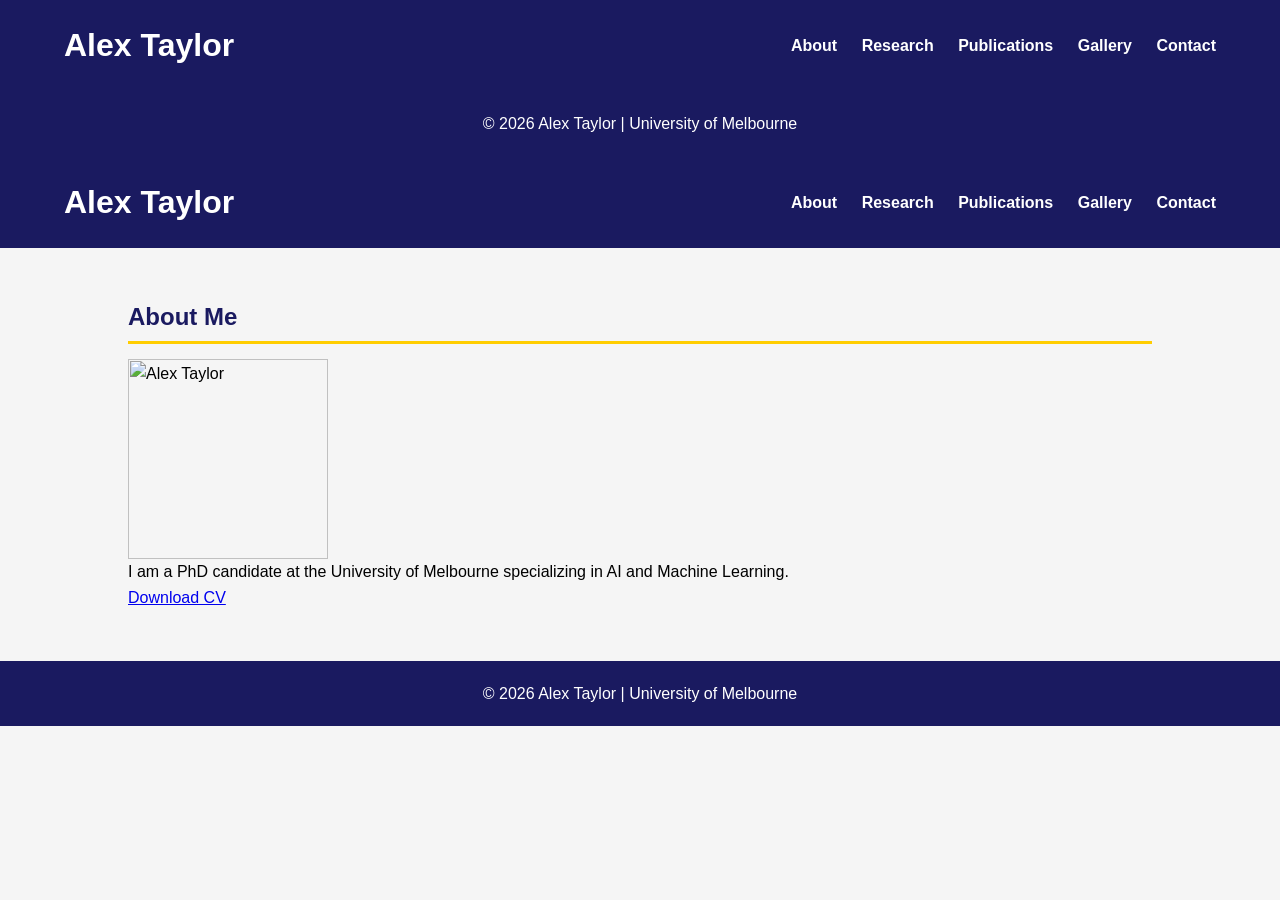
==== about.html @ 53db0289 "Create about.html" ====
<header>
  <div class="container">
    <h1>Alex Taylor</h1>
    <nav>
      <a href="about.html">About</a>
      <a href="research.html">Research</a>
      <a href="publications.html">Publications</a>
      <a href="gallery.html">Gallery</a>
      <a href="contact.html">Contact</a>
    </nav>
  </div>
</header>

<footer>
  <p>&copy; 2026 Alex Taylor | University of Melbourne</p>
</footer>

<!DOCTYPE html>
<html lang="en">
<head>
<meta charset="UTF-8">
<meta name="viewport" content="width=device-width, initial-scale=1.0">
<title>About | Alex Taylor</title>
<link rel="stylesheet" href="css/style.css">
</head>
<body>
<header>
  <div class="container">
    <h1>Alex Taylor</h1>
    <nav>
      <a href="about.html">About</a>
      <a href="research.html">Research</a>
      <a href="publications.html">Publications</a>
      <a href="gallery.html">Gallery</a>
      <a href="contact.html">Contact</a>
    </nav>
  </div>
</header>

<main>
<section class="about-me">
  <h2>About Me</h2>
  <img src="images/profile.jpg" alt="Alex Taylor" width="200">
  <p>I am a PhD candidate at the University of Melbourne specializing in AI and Machine Learning.</p>
  <p><a href="pdf/CV.pdf" target="_blank">Download CV</a></p>
</section>
</main>

<footer>
  <p>&copy; 2026 Alex Taylor | University of Melbourne</p>
</footer>
</body>
</html>
---- css/style.css ----
/* University of Melbourne theme */
:root {
  --navy: #1A1A60;
  --gold: #FFCD00;
  --light-grey: #F5F5F5;
}

body, h1, h2, h3, p, ul, li { margin: 0; padding: 0; }
body { font-family: Arial, sans-serif; line-height: 1.6; background: var(--light-grey); color: #000; }

/* Header & Nav */
header { background: var(--navy); color: white; padding: 20px 0; }
header .container { width: 90%; margin: auto; display: flex; justify-content: space-between; align-items: center; }
header nav a { color: white; text-decoration: none; margin-left: 20px; font-weight: bold; }
header nav a:hover { color: var(--gold); }

/* Sections */
section { width: 80%; margin: auto; padding: 50px 0; }
section h2, section h3 { color: var(--navy); border-bottom: 3px solid var(--gold); margin-bottom: 15px; padding-bottom: 5px; }

/* Gallery */
.gallery img { width: 200px; margin: 10px; border-radius: 8px; }

/* Footer */
footer { text-align: center; padding: 20px; background: var(--navy); color: white; }
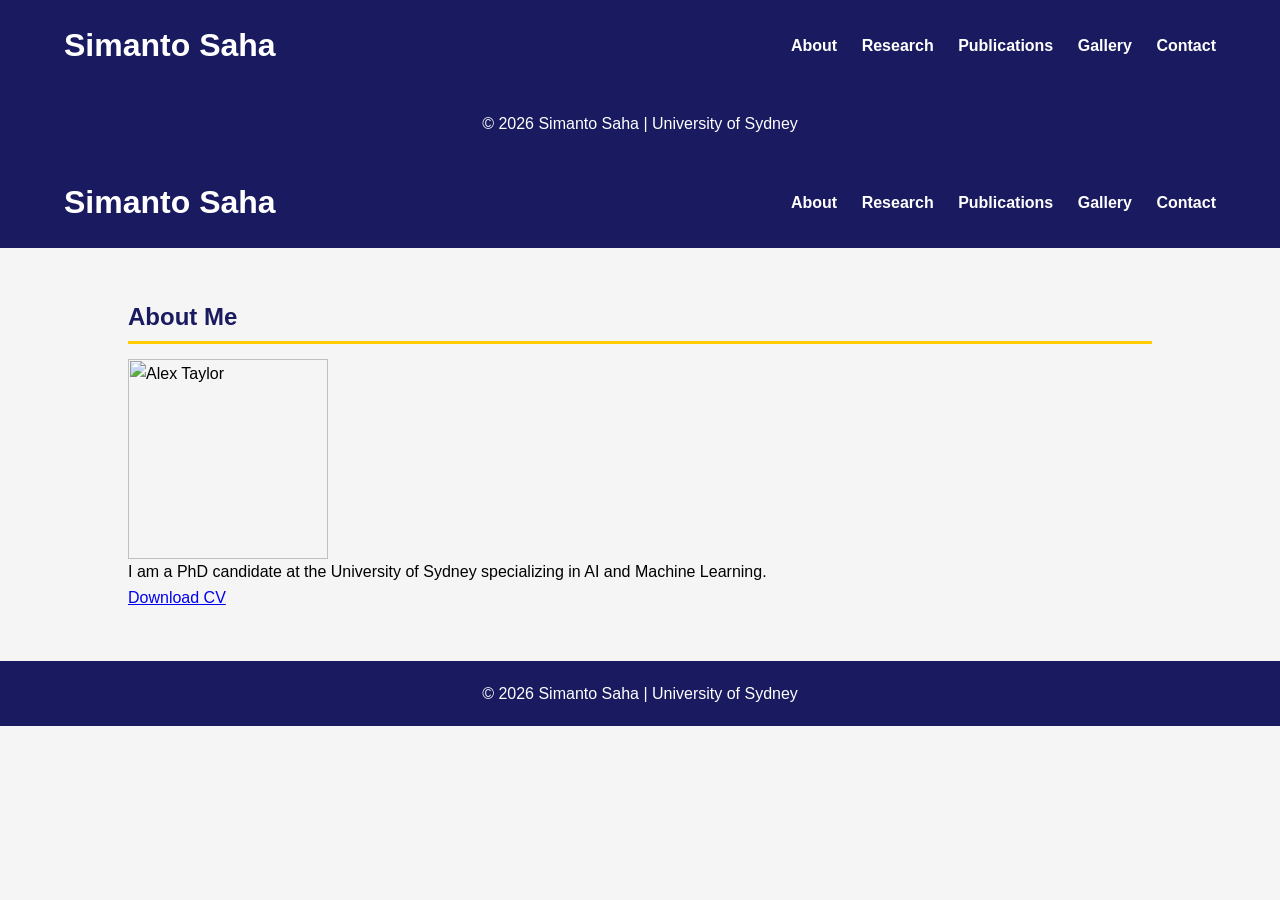
==== commit ef269ea6: "Update about.html" ====
--- a/about.html
+++ b/about.html
@@ -1,6 +1,6 @@
 <header>
   <div class="container">
-    <h1>Alex Taylor</h1>
+    <h1>Simanto Saha</h1>
     <nav>
       <a href="about.html">About</a>
       <a href="research.html">Research</a>
@@ -12,7 +12,7 @@
 </header>
 
 <footer>
-  <p>&copy; 2026 Alex Taylor | University of Melbourne</p>
+  <p>&copy; 2026 Simanto Saha | University of Sydney</p>
 </footer>
 
 <!DOCTYPE html>
@@ -26,7 +26,7 @@
 <body>
 <header>
   <div class="container">
-    <h1>Alex Taylor</h1>
+    <h1>Simanto Saha</h1>
     <nav>
       <a href="about.html">About</a>
       <a href="research.html">Research</a>
@@ -41,13 +41,13 @@
 <section class="about-me">
   <h2>About Me</h2>
   <img src="images/profile.jpg" alt="Alex Taylor" width="200">
-  <p>I am a PhD candidate at the University of Melbourne specializing in AI and Machine Learning.</p>
+  <p>I am a PhD candidate at the University of Sydney specializing in AI and Machine Learning.</p>
   <p><a href="pdf/CV.pdf" target="_blank">Download CV</a></p>
 </section>
 </main>
 
 <footer>
-  <p>&copy; 2026 Alex Taylor | University of Melbourne</p>
+  <p>&copy; 2026 Simanto Saha | University of Sydney</p>
 </footer>
 </body>
 </html>
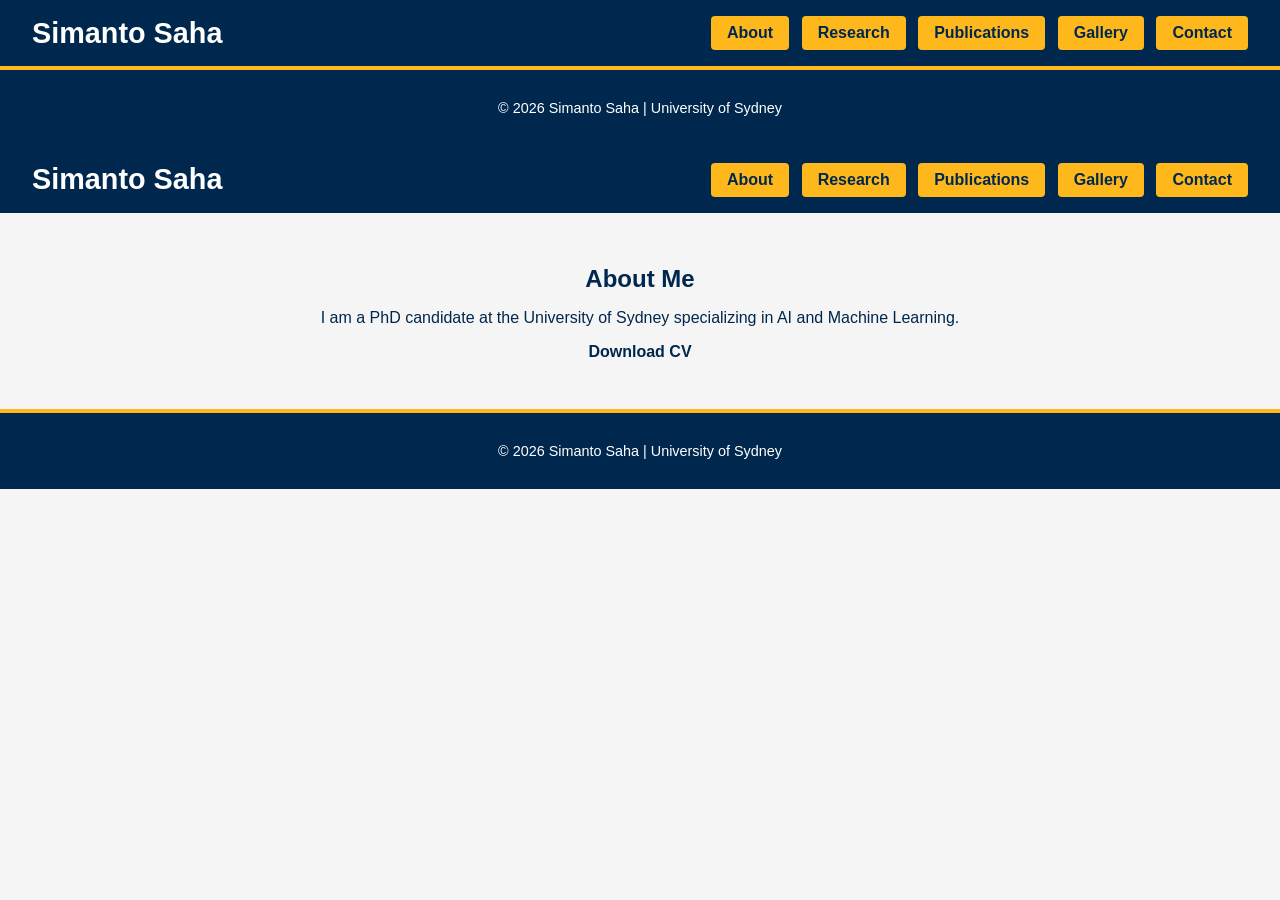
==== commit afefc829: "Update about.html" ====
--- a/about.html
+++ b/about.html
@@ -40,7 +40,6 @@
 <main>
 <section class="about-me">
   <h2>About Me</h2>
-  <img src="images/profile.jpg" alt="Alex Taylor" width="200">
   <p>I am a PhD candidate at the University of Sydney specializing in AI and Machine Learning.</p>
   <p><a href="pdf/CV.pdf" target="_blank">Download CV</a></p>
 </section>
--- a/css/style.css
+++ b/css/style.css
@@ -1,25 +1,131 @@
-/* University of Melbourne theme */
+/* =========================
+   University of Sydney Theme
+   All Pages with Ochre Tabs
+========================= */
+
+/* Brand Colors */
 :root {
-  --navy: #1A1A60;
-  --gold: #FFCD00;
-  --light-grey: #F5F5F5;
+  --ochre: #FFB81C;        /* Masterbrand Ochre accent */
+  --heritage-blue: #00274D; /* Traditional dark blue */
+  --light-gray: #F5F5F5;    /* Page background */
+  --white: #FFFFFF;
+  --font-sans: 'Arial', sans-serif;
 }
 
-body, h1, h2, h3, p, ul, li { margin: 0; padding: 0; }
-body { font-family: Arial, sans-serif; line-height: 1.6; background: var(--light-grey); color: #000; }
+/* Body */
+body {
+  margin: 0;
+  font-family: var(--font-sans);
+  background-color: var(--light-gray);
+  color: var(--heritage-blue);
+}
 
-/* Header & Nav */
-header { background: var(--navy); color: white; padding: 20px 0; }
-header .container { width: 90%; margin: auto; display: flex; justify-content: space-between; align-items: center; }
-header nav a { color: white; text-decoration: none; margin-left: 20px; font-weight: bold; }
-header nav a:hover { color: var(--gold); }
+/* =========================
+   Header
+========================= */
+header {
+  background-color: var(--heritage-blue);
+  color: var(--white);
+  padding: 1rem 2rem;
+}
 
-/* Sections */
-section { width: 80%; margin: auto; padding: 50px 0; }
-section h2, section h3 { color: var(--navy); border-bottom: 3px solid var(--gold); margin-bottom: 15px; padding-bottom: 5px; }
+header .container {
+  display: flex;
+  justify-content: space-between;
+  align-items: center;
+}
 
-/* Gallery */
-.gallery img { width: 200px; margin: 10px; border-radius: 8px; }
+header h1 {
+  margin: 0;
+  font-size: 1.8rem;
+}
 
-/* Footer */
-footer { text-align: center; padding: 20px; background: var(--navy); color: white; }
+/* Navigation Tabs: All in Ochre */
+header nav a {
+  color: var(--heritage-blue);     /* text on ochre tabs */
+  background-color: var(--ochre);  /* all tabs in ochre */
+  padding: 0.5rem 1rem;
+  margin-left: 0.5rem;
+  text-decoration: none;
+  font-weight: bold;
+  border-radius: 4px;
+  transition: background-color 0.3s, color 0.3s;
+  display: inline-block;
+}
+
+/* Hover Effect */
+header nav a:hover {
+  background-color: #ffca3d;       /* slightly lighter ochre on hover */
+  color: var(--heritage-blue);
+}
+
+/* Active Page Highlight */
+header nav a.active {
+  box-shadow: inset 0 -4px 0 var(--heritage-blue); /* subtle underline for active page */
+}
+
+/* =========================
+   Main Content
+========================= */
+main {
+  padding: 2rem;
+}
+
+main section {
+  max-width: 700px;
+  margin: 0 auto;
+  text-align: center;
+}
+
+main h2 {
+  margin-bottom: 1rem;
+}
+
+main img {
+  border-radius: 50%;
+  margin: 1rem 0;
+  border: 4px solid var(--ochre); /* ochre border for profile image */
+}
+
+main a {
+  color: var(--heritage-blue);
+  text-decoration: none;
+  font-weight: bold;
+}
+
+main a:hover {
+  color: var(--ochre);
+  text-decoration: underline;
+}
+
+/* =========================
+   Footer
+========================= */
+footer {
+  background-color: var(--heritage-blue);
+  color: var(--white);
+  text-align: center;
+  padding: 1rem;
+  border-top: 4px solid var(--ochre); /* subtle accent */
+  font-size: 0.9rem;
+}
+
+/* =========================
+   Responsive Design
+========================= */
+@media (max-width: 600px) {
+  header .container {
+    flex-direction: column;
+    align-items: flex-start;
+  }
+
+  header nav {
+    margin-top: 0.5rem;
+  }
+
+  header nav a {
+    margin-left: 0;
+    margin-right: 0.5rem;
+    margin-bottom: 0.3rem;
+  }
+}
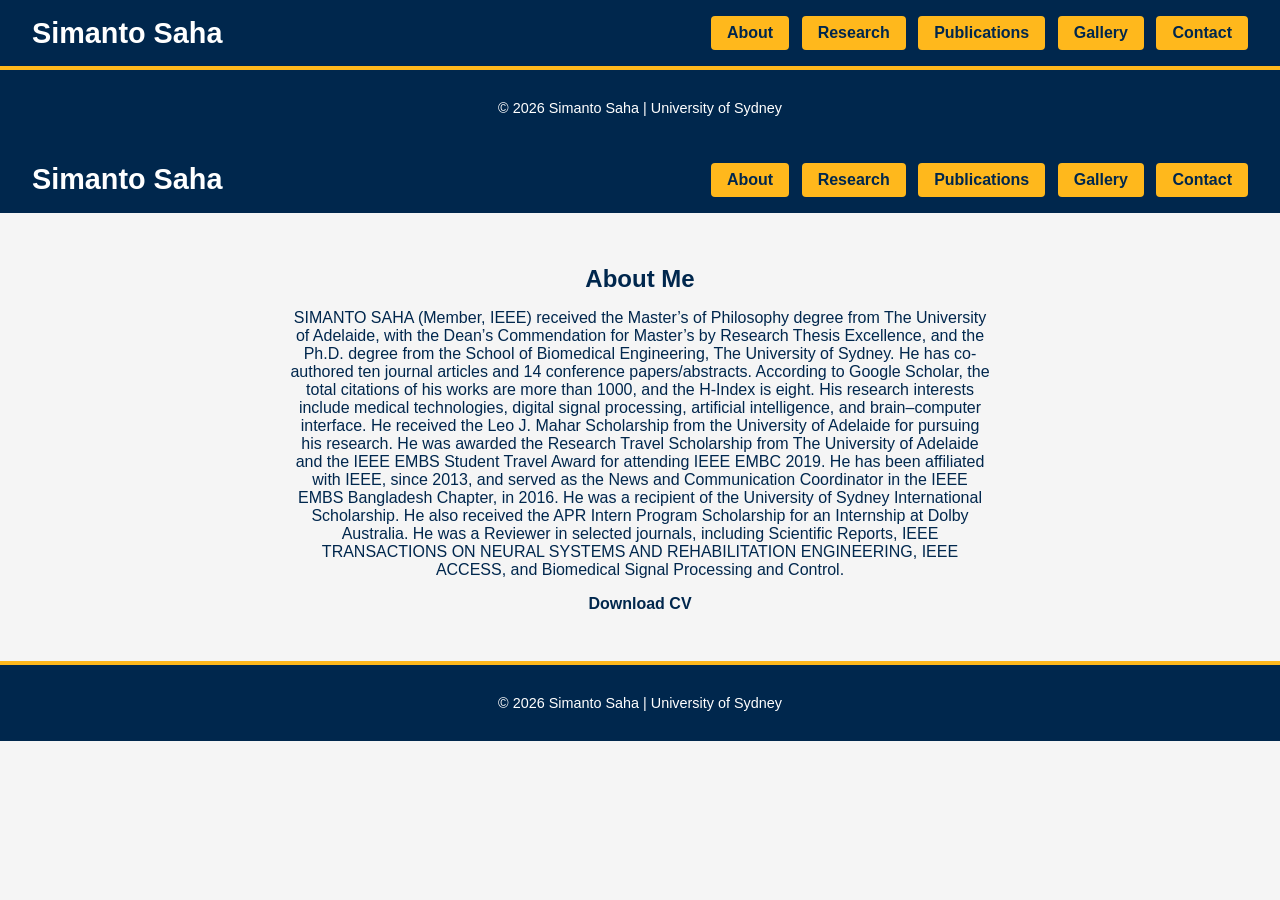
==== commit d8563668: "Update about.html" ====
--- a/about.html
+++ b/about.html
@@ -40,7 +40,13 @@
 <main>
 <section class="about-me">
   <h2>About Me</h2>
-  <p>I am a PhD candidate at the University of Sydney specializing in AI and Machine Learning.</p>
+  <p>SIMANTO SAHA (Member, IEEE) received the Master’s of Philosophy degree from The University of Adelaide, with the Dean’s Commendation for Master’s by Research Thesis Excellence, and
+the Ph.D. degree from the School of Biomedical Engineering, The University of Sydney. He has co-authored ten journal articles and 14 conference papers/abstracts. According to Google Scholar,
+the total citations of his works are more than 1000, and the H-Index is eight. His research interests include medical technologies, digital signal processing, artificial intelligence, and brain–computer interface. He received the Leo J. Mahar
+Scholarship from the University of Adelaide for pursuing his research. He was awarded the Research Travel Scholarship from The University of Adelaide and the IEEE EMBS Student Travel Award for attending
+IEEE EMBC 2019. He has been affiliated with IEEE, since 2013, and served as the News and Communication Coordinator in the IEEE EMBS Bangladesh Chapter, in 2016. He was a recipient of the University of
+Sydney International Scholarship. He also received the APR Intern Program Scholarship for an Internship at Dolby Australia. He was a Reviewer in selected journals, including Scientific Reports, IEEE TRANSACTIONS
+ON NEURAL SYSTEMS AND REHABILITATION ENGINEERING, IEEE ACCESS, and Biomedical Signal Processing and Control.</p>
   <p><a href="pdf/CV.pdf" target="_blank">Download CV</a></p>
 </section>
 </main>
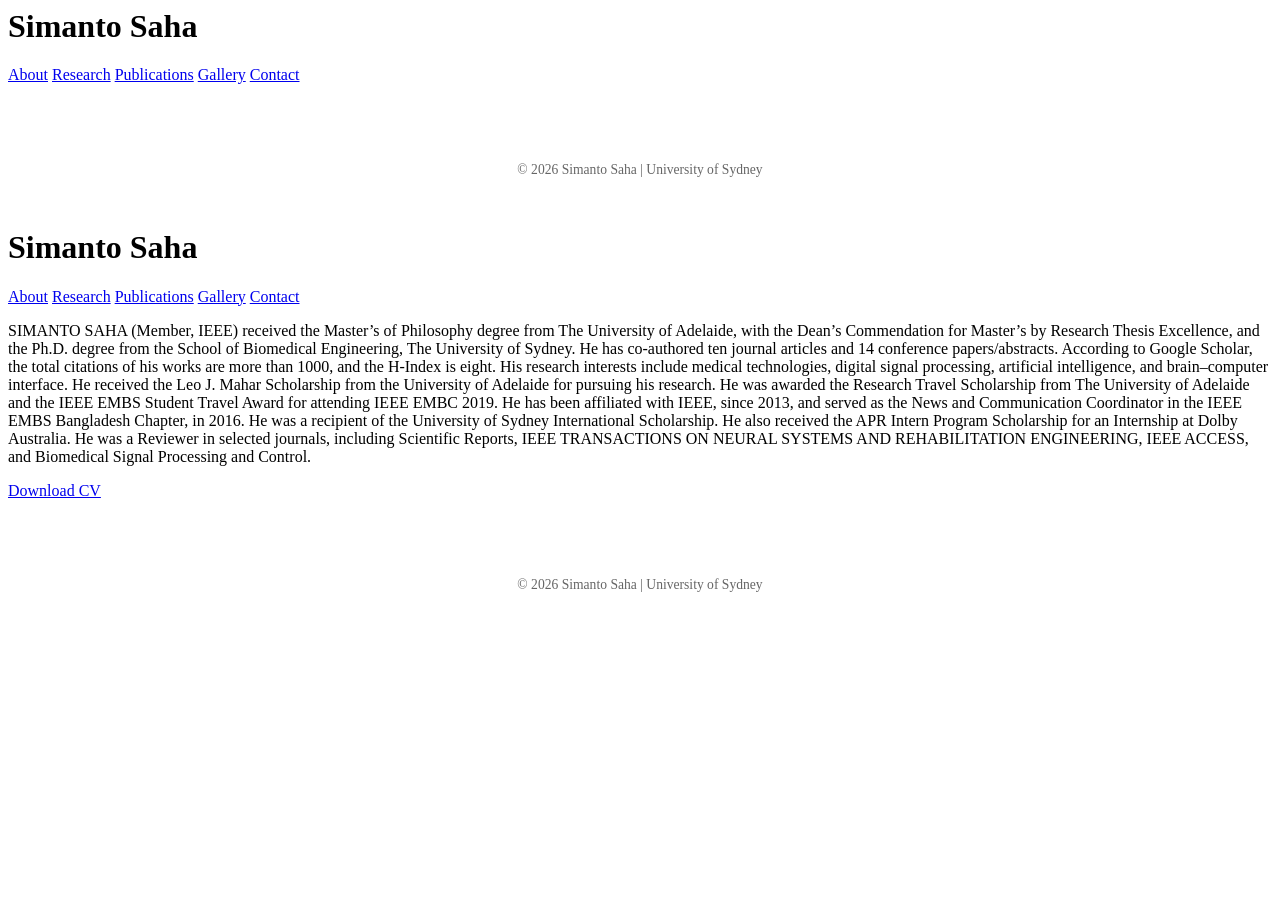
==== commit 5c0f9504: "Update about.html" ====
--- a/about.html
+++ b/about.html
@@ -39,7 +39,6 @@
 
 <main>
 <section class="about-me">
-  <h2>About Me</h2>
   <p>SIMANTO SAHA (Member, IEEE) received the Master’s of Philosophy degree from The University of Adelaide, with the Dean’s Commendation for Master’s by Research Thesis Excellence, and
 the Ph.D. degree from the School of Biomedical Engineering, The University of Sydney. He has co-authored ten journal articles and 14 conference papers/abstracts. According to Google Scholar,
 the total citations of his works are more than 1000, and the H-Index is eight. His research interests include medical technologies, digital signal processing, artificial intelligence, and brain–computer interface. He received the Leo J. Mahar
--- a/css/style.css
+++ b/css/style.css
@@ -1,131 +1,16 @@
-/* =========================
-   University of Sydney Theme
-   All Pages with Ochre Tabs
-========================= */
-
-/* Brand Colors */
-:root {
-  --ochre: #FFB81C;        /* Masterbrand Ochre accent */
-  --heritage-blue: #00274D; /* Traditional dark blue */
-  --light-gray: #F5F5F5;    /* Page background */
-  --white: #FFFFFF;
-  --font-sans: 'Arial', sans-serif;
+/* Header */
+header {
+  background-color: var(--white);
+  border-bottom: 0.5px solid var(--heritage-blue); /* thin blue line */
 }
 
-/* Body */
-body {
-  margin: 0;
-  font-family: var(--font-sans);
-  background-color: var(--light-gray);
-  color: var(--heritage-blue);
-}
-
-/* =========================
-   Header
-========================= */
-header {
-  background-color: var(--heritage-blue);
-  color: var(--white);
-  padding: 1rem 2rem;
-}
-
-header .container {
-  display: flex;
-  justify-content: space-between;
-  align-items: center;
-}
-
-header h1 {
-  margin: 0;
-  font-size: 1.8rem;
-}
-
-/* Navigation Tabs: All in Ochre */
-header nav a {
-  color: var(--heritage-blue);     /* text on ochre tabs */
-  background-color: var(--ochre);  /* all tabs in ochre */
-  padding: 0.5rem 1rem;
-  margin-left: 0.5rem;
-  text-decoration: none;
-  font-weight: bold;
-  border-radius: 4px;
-  transition: background-color 0.3s, color 0.3s;
-  display: inline-block;
-}
-
-/* Hover Effect */
-header nav a:hover {
-  background-color: #ffca3d;       /* slightly lighter ochre on hover */
-  color: var(--heritage-blue);
-}
-
-/* Active Page Highlight */
-header nav a.active {
-  box-shadow: inset 0 -4px 0 var(--heritage-blue); /* subtle underline for active page */
-}
-
-/* =========================
-   Main Content
-========================= */
-main {
-  padding: 2rem;
-}
-
-main section {
-  max-width: 700px;
-  margin: 0 auto;
-  text-align: center;
-}
-
-main h2 {
-  margin-bottom: 1rem;
-}
-
-main img {
-  border-radius: 50%;
-  margin: 1rem 0;
-  border: 4px solid var(--ochre); /* ochre border for profile image */
-}
-
-main a {
-  color: var(--heritage-blue);
-  text-decoration: none;
-  font-weight: bold;
-}
-
-main a:hover {
-  color: var(--ochre);
-  text-decoration: underline;
-}
-
-/* =========================
-   Footer
-========================= */
+/* Footer */
 footer {
-  background-color: var(--heritage-blue);
-  color: var(--white);
+  margin-top: 3rem;
+  background-color: var(--white);
+  border-top: 0.5px solid var(--heritage-blue); /* thin blue line */
+  color: #666;
   text-align: center;
   padding: 1rem;
-  border-top: 4px solid var(--ochre); /* subtle accent */
-  font-size: 0.9rem;
+  font-size: 0.85rem;
 }
-
-/* =========================
-   Responsive Design
-========================= */
-@media (max-width: 600px) {
-  header .container {
-    flex-direction: column;
-    align-items: flex-start;
-  }
-
-  header nav {
-    margin-top: 0.5rem;
-  }
-
-  header nav a {
-    margin-left: 0;
-    margin-right: 0.5rem;
-    margin-bottom: 0.3rem;
-  }
-}
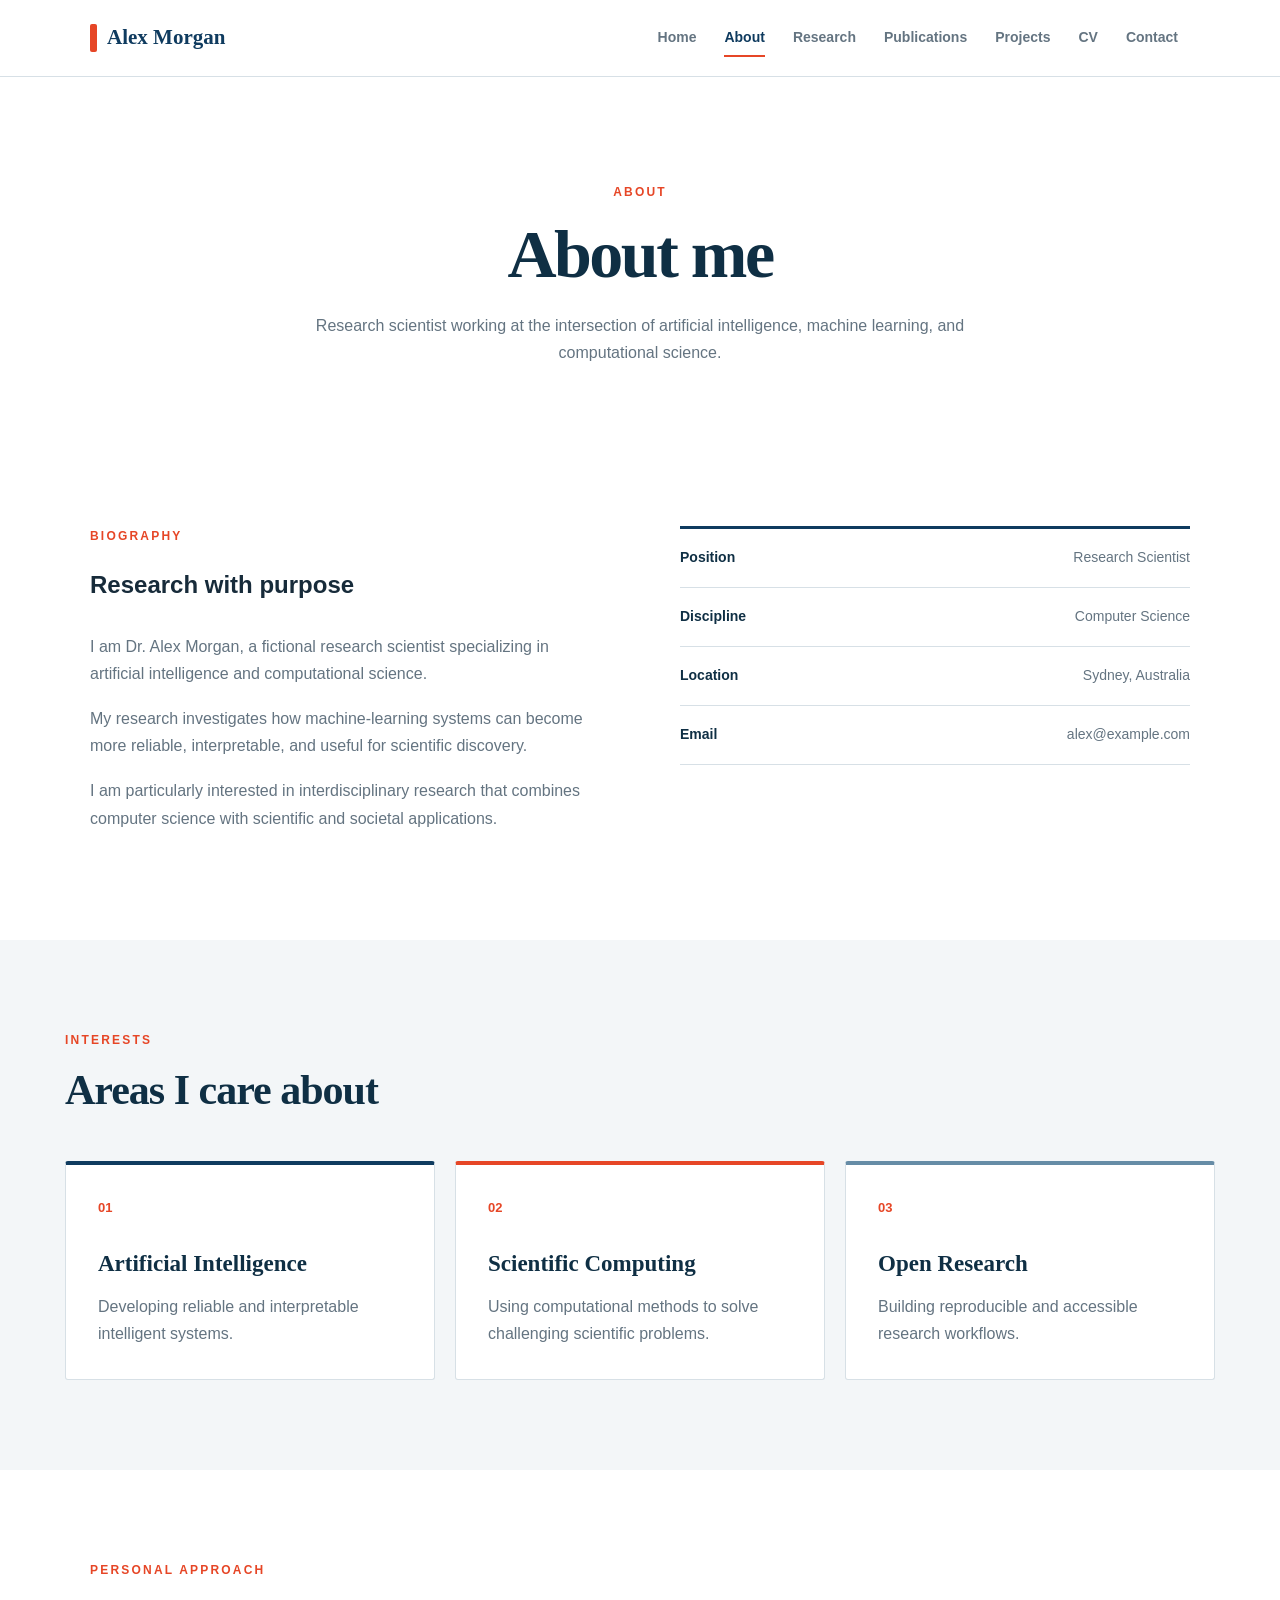
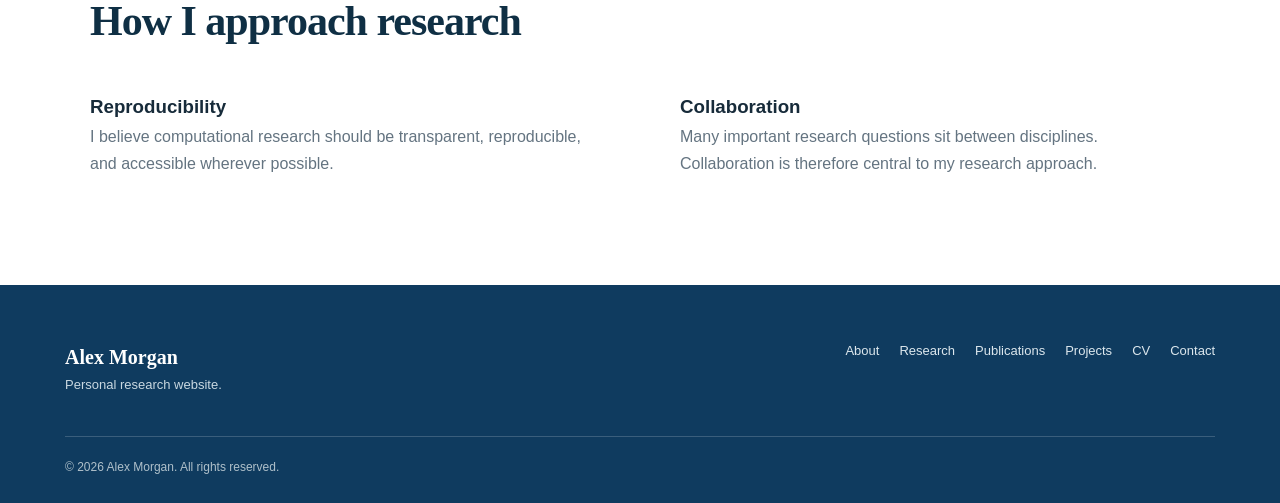
==== commit dfb22024: "Create about.html" ====
--- a/about.html
+++ b/about.html
@@ -1,57 +1,314 @@
-<header>
-  <div class="container">
-    <h1>Simanto Saha</h1>
-    <nav>
-      <a href="about.html">About</a>
-      <a href="research.html">Research</a>
-      <a href="publications.html">Publications</a>
-      <a href="gallery.html">Gallery</a>
-      <a href="contact.html">Contact</a>
-    </nav>
-  </div>
-</header>
-
-<footer>
-  <p>&copy; 2026 Simanto Saha | University of Sydney</p>
-</footer>
-
 <!DOCTYPE html>
 <html lang="en">
+
 <head>
-<meta charset="UTF-8">
-<meta name="viewport" content="width=device-width, initial-scale=1.0">
-<title>About | Alex Taylor</title>
-<link rel="stylesheet" href="css/style.css">
+
+    <meta charset="UTF-8">
+
+    <meta
+        name="viewport"
+        content="width=device-width, initial-scale=1.0"
+    >
+
+    <title>About | Dr. Alex Morgan</title>
+
+    <link rel="stylesheet" href="style.css">
+
 </head>
+
+
 <body>
-<header>
-  <div class="container">
-    <h1>Simanto Saha</h1>
-    <nav>
-      <a href="about.html">About</a>
-      <a href="research.html">Research</a>
-      <a href="publications.html">Publications</a>
-      <a href="gallery.html">Gallery</a>
-      <a href="contact.html">Contact</a>
-    </nav>
-  </div>
+
+
+<header class="navbar">
+
+    <div class="nav-container">
+
+        <a href="index.html" class="logo">
+            <span class="logo-mark"></span>
+            Alex Morgan
+        </a>
+
+        <button
+            class="menu-button"
+            onclick="toggleMenu()"
+        >
+            ☰
+        </button>
+
+        <nav id="navigation">
+
+            <a href="index.html">Home</a>
+
+            <a href="about.html" class="active">
+                About
+            </a>
+
+            <a href="research.html">Research</a>
+
+            <a href="publications.html">
+                Publications
+            </a>
+
+            <a href="projects.html">Projects</a>
+
+            <a href="cv.html">CV</a>
+
+            <a href="contact.html">Contact</a>
+
+        </nav>
+
+    </div>
+
 </header>
 
+
 <main>
-<section class="about-me">
-  <p>SIMANTO SAHA (Member, IEEE) received the Master’s of Philosophy degree from The University of Adelaide, with the Dean’s Commendation for Master’s by Research Thesis Excellence, and
-the Ph.D. degree from the School of Biomedical Engineering, The University of Sydney. He has co-authored ten journal articles and 14 conference papers/abstracts. According to Google Scholar,
-the total citations of his works are more than 1000, and the H-Index is eight. His research interests include medical technologies, digital signal processing, artificial intelligence, and brain–computer interface. He received the Leo J. Mahar
-Scholarship from the University of Adelaide for pursuing his research. He was awarded the Research Travel Scholarship from The University of Adelaide and the IEEE EMBS Student Travel Award for attending
-IEEE EMBC 2019. He has been affiliated with IEEE, since 2013, and served as the News and Communication Coordinator in the IEEE EMBS Bangladesh Chapter, in 2016. He was a recipient of the University of
-Sydney International Scholarship. He also received the APR Intern Program Scholarship for an Internship at Dolby Australia. He was a Reviewer in selected journals, including Scientific Reports, IEEE TRANSACTIONS
-ON NEURAL SYSTEMS AND REHABILITATION ENGINEERING, IEEE ACCESS, and Biomedical Signal Processing and Control.</p>
-  <p><a href="pdf/CV.pdf" target="_blank">Download CV</a></p>
+
+
+<section class="page-header">
+
+    <p class="eyebrow">
+        ABOUT
+    </p>
+
+    <h1>
+        About me
+    </h1>
+
+    <p>
+        Research scientist working at the intersection of artificial
+        intelligence, machine learning, and computational science.
+    </p>
+
 </section>
+
+
+<section class="section">
+
+    <div class="two-column">
+
+        <div>
+
+            <p class="eyebrow">
+                BIOGRAPHY
+            </p>
+
+            <h2>
+                Research with purpose
+            </h2>
+
+            <br>
+
+            <p>
+                I am Dr. Alex Morgan, a fictional research scientist
+                specializing in artificial intelligence and
+                computational science.
+            </p>
+
+            <p>
+                My research investigates how machine-learning systems
+                can become more reliable, interpretable, and useful
+                for scientific discovery.
+            </p>
+
+            <p>
+                I am particularly interested in interdisciplinary
+                research that combines computer science with
+                scientific and societal applications.
+            </p>
+
+        </div>
+
+
+        <div class="info-box">
+
+            <div class="info-row">
+                <strong>Position</strong>
+                <span>Research Scientist</span>
+            </div>
+
+            <div class="info-row">
+                <strong>Discipline</strong>
+                <span>Computer Science</span>
+            </div>
+
+            <div class="info-row">
+                <strong>Location</strong>
+                <span>Sydney, Australia</span>
+            </div>
+
+            <div class="info-row">
+                <strong>Email</strong>
+                <span>alex@example.com</span>
+            </div>
+
+        </div>
+
+    </div>
+
+</section>
+
+
+<section class="section section-gray">
+
+    <div class="section-heading">
+
+        <p class="eyebrow">
+            INTERESTS
+        </p>
+
+        <h2>
+            Areas I care about
+        </h2>
+
+    </div>
+
+
+    <div class="cards">
+
+        <article class="card">
+
+            <div class="card-number">
+                01
+            </div>
+
+            <h3>
+                Artificial Intelligence
+            </h3>
+
+            <p>
+                Developing reliable and interpretable intelligent
+                systems.
+            </p>
+
+        </article>
+
+
+        <article class="card">
+
+            <div class="card-number">
+                02
+            </div>
+
+            <h3>
+                Scientific Computing
+            </h3>
+
+            <p>
+                Using computational methods to solve challenging
+                scientific problems.
+            </p>
+
+        </article>
+
+
+        <article class="card">
+
+            <div class="card-number">
+                03
+            </div>
+
+            <h3>
+                Open Research
+            </h3>
+
+            <p>
+                Building reproducible and accessible research
+                workflows.
+            </p>
+
+        </article>
+
+    </div>
+
+</section>
+
+
+<section class="section">
+
+    <div class="section-heading">
+
+        <p class="eyebrow">
+            PERSONAL APPROACH
+        </p>
+
+        <h2>
+            How I approach research
+        </h2>
+
+    </div>
+
+
+    <div class="two-column">
+
+        <div>
+
+            <h3>
+                Reproducibility
+            </h3>
+
+            <p>
+                I believe computational research should be transparent,
+                reproducible, and accessible wherever possible.
+            </p>
+
+        </div>
+
+
+        <div>
+
+            <h3>
+                Collaboration
+            </h3>
+
+            <p>
+                Many important research questions sit between
+                disciplines. Collaboration is therefore central to
+                my research approach.
+            </p>
+
+        </div>
+
+    </div>
+
+</section>
+
+
 </main>
 
+
 <footer>
-  <p>&copy; 2026 Simanto Saha | University of Sydney</p>
+
+    <div class="footer-container">
+
+        <div>
+            <h3>Alex Morgan</h3>
+            <p>Personal research website.</p>
+        </div>
+
+        <div class="footer-links">
+
+            <a href="about.html">About</a>
+            <a href="research.html">Research</a>
+            <a href="publications.html">Publications</a>
+            <a href="projects.html">Projects</a>
+            <a href="cv.html">CV</a>
+            <a href="contact.html">Contact</a>
+
+        </div>
+
+    </div>
+
+    <div class="copyright">
+        © 2026 Alex Morgan. All rights reserved.
+    </div>
+
 </footer>
+
+
+<script src="script.js"></script>
+
 </body>
+
 </html>
--- a/style.css
+++ b/style.css
@@ -0,0 +1,1197 @@
+/* =========================================================
+   GLOBAL VARIABLES
+========================================================= */
+
+:root {
+    --blue: #0f3b5f;
+    --blue-dark: #092c49;
+    --red: #e64626;
+    --red-dark: #c9361c;
+
+    --background: #ffffff;
+    --surface: #f3f6f8;
+    --surface-blue: #eaf1f6;
+
+    --text: #172b3a;
+    --heading: #0f2f44;
+    --muted: #647481;
+
+    --border: #d7e0e6;
+
+    --white: #ffffff;
+
+    --max-width: 1150px;
+}
+
+
+/* =========================================================
+   RESET
+========================================================= */
+
+* {
+    margin: 0;
+    padding: 0;
+    box-sizing: border-box;
+}
+
+html {
+    scroll-behavior: smooth;
+}
+
+body {
+    font-family:
+        -apple-system,
+        BlinkMacSystemFont,
+        "Segoe UI",
+        Roboto,
+        Helvetica,
+        Arial,
+        sans-serif;
+
+    background: var(--background);
+    color: var(--text);
+
+    line-height: 1.7;
+}
+
+a {
+    color: inherit;
+    text-decoration: none;
+}
+
+p {
+    color: var(--muted);
+}
+
+
+/* =========================================================
+   NAVIGATION
+========================================================= */
+
+.navbar {
+    position: sticky;
+    top: 0;
+    z-index: 1000;
+
+    background: rgba(255, 255, 255, 0.96);
+
+    backdrop-filter: blur(12px);
+
+    border-bottom: 1px solid var(--border);
+}
+
+.nav-container {
+    max-width: var(--max-width);
+
+    margin: auto;
+
+    padding: 17px 25px;
+
+    display: flex;
+    align-items: center;
+    justify-content: space-between;
+}
+
+.logo {
+    display: flex;
+    align-items: center;
+
+    gap: 10px;
+
+    color: var(--blue);
+
+    font-family: Georgia, "Times New Roman", serif;
+
+    font-size: 21px;
+    font-weight: 700;
+}
+
+.logo-mark {
+    width: 7px;
+    height: 28px;
+
+    display: inline-block;
+
+    background: var(--red);
+
+    border-radius: 2px;
+}
+
+nav {
+    display: flex;
+    align-items: center;
+
+    gap: 4px;
+}
+
+nav a {
+    position: relative;
+
+    padding: 9px 12px;
+
+    color: var(--muted);
+
+    font-size: 14px;
+    font-weight: 600;
+
+    border-radius: 4px;
+
+    transition: 0.2s;
+}
+
+nav a:hover {
+    color: var(--blue);
+
+    background: var(--surface-blue);
+}
+
+nav a.active {
+    color: var(--blue);
+}
+
+nav a.active::after {
+    content: "";
+
+    position: absolute;
+
+    left: 12px;
+    right: 12px;
+    bottom: 2px;
+
+    height: 2px;
+
+    background: var(--red);
+}
+
+.menu-button {
+    display: none;
+
+    border: 0;
+
+    background: transparent;
+
+    color: var(--blue);
+
+    font-size: 26px;
+
+    cursor: pointer;
+}
+
+
+/* =========================================================
+   HERO
+========================================================= */
+
+.hero {
+    max-width: var(--max-width);
+
+    min-height: 680px;
+
+    margin: auto;
+
+    padding: 100px 25px;
+
+    display: grid;
+
+    grid-template-columns: 1.6fr 0.85fr;
+
+    gap: 90px;
+
+    align-items: center;
+}
+
+.eyebrow {
+    color: var(--red);
+
+    font-size: 12px;
+
+    font-weight: 800;
+
+    letter-spacing: 2.2px;
+
+    margin-bottom: 15px;
+}
+
+.hero h1 {
+    color: var(--heading);
+
+    font-family: Georgia, "Times New Roman", serif;
+
+    font-size: clamp(52px, 7vw, 82px);
+
+    line-height: 1;
+
+    letter-spacing: -3px;
+
+    margin-bottom: 25px;
+}
+
+.hero h2 {
+    color: var(--blue);
+
+    font-family: Georgia, "Times New Roman", serif;
+
+    font-size: clamp(27px, 4vw, 42px);
+
+    line-height: 1.2;
+
+    letter-spacing: -1px;
+
+    margin-bottom: 25px;
+}
+
+.hero h2 span {
+    color: var(--red);
+}
+
+.hero-description {
+    max-width: 680px;
+
+    font-size: 18px;
+
+    margin-bottom: 35px;
+}
+
+
+/* =========================================================
+   BUTTONS
+========================================================= */
+
+.buttons {
+    display: flex;
+
+    flex-wrap: wrap;
+
+    gap: 12px;
+}
+
+.button {
+    display: inline-block;
+
+    padding: 12px 21px;
+
+    border-radius: 4px;
+
+    font-size: 14px;
+
+    font-weight: 700;
+
+    transition: 0.2s;
+}
+
+.button-primary {
+    background: var(--red);
+
+    color: var(--white);
+}
+
+.button-primary:hover {
+    background: var(--red-dark);
+
+    transform: translateY(-2px);
+}
+
+.button-secondary {
+    background: white;
+
+    color: var(--blue);
+
+    border: 1px solid var(--blue);
+}
+
+.button-secondary:hover {
+    background: var(--surface-blue);
+}
+
+
+/* =========================================================
+   PROFILE CARD
+========================================================= */
+
+.profile-card {
+    padding: 45px 30px;
+
+    background:
+        linear-gradient(
+            145deg,
+            var(--blue),
+            var(--blue-dark)
+        );
+
+    color: white;
+
+    border-radius: 4px;
+
+    text-align: center;
+
+    box-shadow:
+        0 15px 40px rgba(15, 59, 95, 0.15);
+}
+
+.profile-circle {
+    width: 125px;
+    height: 125px;
+
+    margin: auto auto 25px;
+
+    display: flex;
+    align-items: center;
+    justify-content: center;
+
+    border-radius: 50%;
+
+    background: rgba(255,255,255,0.1);
+
+    border: 4px solid rgba(255,255,255,0.2);
+
+    color: white;
+
+    font-family: Georgia, serif;
+
+    font-size: 38px;
+
+    font-weight: 700;
+}
+
+.profile-card h3 {
+    color: white;
+
+    font-family: Georgia, serif;
+
+    font-size: 26px;
+
+    margin-bottom: 5px;
+}
+
+.profile-card p {
+    color: #d5e2e9;
+}
+
+.profile-links {
+    display: flex;
+
+    justify-content: center;
+
+    flex-wrap: wrap;
+
+    gap: 15px;
+
+    margin-top: 25px;
+}
+
+.profile-links a {
+    color: white;
+
+    font-size: 13px;
+
+    border-bottom: 1px solid rgba(255,255,255,0.5);
+}
+
+
+/* =========================================================
+   GENERAL SECTIONS
+========================================================= */
+
+section {
+    scroll-margin-top: 90px;
+}
+
+.section {
+    max-width: var(--max-width);
+
+    margin: auto;
+
+    padding: 90px 25px;
+}
+
+.section-gray {
+    max-width: none;
+
+    background: var(--surface);
+
+    padding-left:
+        max(25px, calc((100% - var(--max-width)) / 2));
+
+    padding-right:
+        max(25px, calc((100% - var(--max-width)) / 2));
+}
+
+.section-heading {
+    margin-bottom: 45px;
+}
+
+.section-heading.center {
+    text-align: center;
+}
+
+.section-heading h2 {
+    color: var(--heading);
+
+    font-family: Georgia, serif;
+
+    font-size: 42px;
+
+    line-height: 1.2;
+
+    letter-spacing: -1px;
+}
+
+
+/* =========================================================
+   PAGE HEADER
+========================================================= */
+
+.page-header {
+    max-width: 900px;
+
+    margin: auto;
+
+    padding: 105px 25px 70px;
+
+    text-align: center;
+}
+
+.page-header h1 {
+    color: var(--heading);
+
+    font-family: Georgia, "Times New Roman", serif;
+
+    font-size: clamp(43px, 6vw, 68px);
+
+    line-height: 1.1;
+
+    letter-spacing: -2.5px;
+
+    margin-bottom: 20px;
+}
+
+.page-header > p:not(.eyebrow) {
+    max-width: 680px;
+
+    margin: auto;
+}
+
+
+/* =========================================================
+   TWO COLUMN
+========================================================= */
+
+.two-column {
+    display: grid;
+
+    grid-template-columns: 1fr 1fr;
+
+    gap: 80px;
+}
+
+.two-column p {
+    margin-bottom: 18px;
+}
+
+
+/* =========================================================
+   INFO BOX
+========================================================= */
+
+.info-box {
+    border-top: 3px solid var(--blue);
+}
+
+.info-row {
+    display: flex;
+
+    justify-content: space-between;
+
+    gap: 20px;
+
+    padding: 17px 0;
+
+    border-bottom: 1px solid var(--border);
+}
+
+.info-row strong {
+    color: var(--heading);
+
+    font-size: 14px;
+}
+
+.info-row span {
+    color: var(--muted);
+
+    font-size: 14px;
+
+    text-align: right;
+}
+
+
+/* =========================================================
+   CARDS
+========================================================= */
+
+.cards {
+    display: grid;
+
+    grid-template-columns: repeat(3, 1fr);
+
+    gap: 20px;
+}
+
+.card {
+    padding: 32px;
+
+    background: white;
+
+    border: 1px solid var(--border);
+
+    border-top: 4px solid var(--blue);
+
+    border-radius: 3px;
+
+    transition: 0.25s;
+}
+
+.card:nth-child(2) {
+    border-top-color: var(--red);
+}
+
+.card:nth-child(3) {
+    border-top-color: #668ca6;
+}
+
+.card:hover {
+    transform: translateY(-5px);
+
+    box-shadow:
+        0 15px 40px rgba(15, 59, 95, 0.08);
+}
+
+.card-number {
+    color: var(--red);
+
+    font-size: 13px;
+
+    font-weight: 800;
+
+    margin-bottom: 25px;
+}
+
+.card h3 {
+    color: var(--heading);
+
+    font-family: Georgia, serif;
+
+    font-size: 23px;
+
+    margin-bottom: 10px;
+}
+
+
+/* =========================================================
+   RESEARCH
+========================================================= */
+
+.research-item {
+    display: grid;
+
+    grid-template-columns: 100px 1fr;
+
+    gap: 40px;
+
+    padding: 50px 0;
+
+    border-bottom: 1px solid var(--border);
+}
+
+.research-item:first-child {
+    padding-top: 0;
+}
+
+.research-number {
+    color: var(--red);
+
+    font-size: 14px;
+
+    font-weight: 800;
+}
+
+.research-item h3 {
+    color: var(--heading);
+
+    font-family: Georgia, serif;
+
+    font-size: 30px;
+
+    margin-bottom: 12px;
+}
+
+.research-item p {
+    max-width: 780px;
+
+    margin-bottom: 15px;
+}
+
+.research-item ul {
+    padding-left: 20px;
+
+    color: var(--muted);
+}
+
+
+/* =========================================================
+   TAGS
+========================================================= */
+
+.tags {
+    display: flex;
+
+    flex-wrap: wrap;
+
+    gap: 9px;
+}
+
+.tag {
+    padding: 6px 12px;
+
+    background: var(--surface-blue);
+
+    color: var(--blue);
+
+    border: 1px solid #cddae2;
+
+    border-radius: 3px;
+
+    font-size: 12px;
+
+    font-weight: 650;
+}
+
+
+/* =========================================================
+   PUBLICATIONS
+========================================================= */
+
+.publication {
+    display: grid;
+
+    grid-template-columns: 90px 1fr;
+
+    gap: 30px;
+
+    padding: 35px 0;
+
+    border-bottom: 1px solid var(--border);
+}
+
+.publication-year {
+    color: var(--red);
+
+    font-weight: 800;
+}
+
+.publication h3 {
+    color: var(--heading);
+
+    font-family: Georgia, serif;
+
+    font-size: 24px;
+
+    margin-bottom: 7px;
+}
+
+.publication .authors {
+    font-size: 14px;
+
+    margin-bottom: 10px;
+}
+
+.publication-links {
+    display: flex;
+
+    flex-wrap: wrap;
+
+    gap: 8px;
+
+    margin-top: 18px;
+}
+
+.paper-link {
+    padding: 6px 13px;
+
+    color: var(--blue);
+
+    border: 1px solid var(--blue);
+
+    border-radius: 3px;
+
+    font-size: 12px;
+
+    font-weight: 650;
+}
+
+.paper-link:hover {
+    background: var(--blue);
+
+    color: white;
+}
+
+
+/* =========================================================
+   PROJECTS
+========================================================= */
+
+.projects {
+    display: grid;
+
+    grid-template-columns: repeat(2, 1fr);
+
+    gap: 25px;
+}
+
+.project {
+    padding: 35px;
+
+    background: white;
+
+    border: 1px solid var(--border);
+
+    border-radius: 3px;
+
+    transition: 0.25s;
+}
+
+.project:hover {
+    transform: translateY(-5px);
+
+    box-shadow:
+        0 15px 40px rgba(15, 59, 95, 0.08);
+}
+
+.project-icon {
+    width: 55px;
+    height: 55px;
+
+    margin-bottom: 25px;
+
+    display: flex;
+
+    align-items: center;
+    justify-content: center;
+
+    background: var(--blue);
+
+    color: white;
+
+    border-radius: 3px;
+
+    font-weight: 800;
+}
+
+.project:nth-child(2) .project-icon {
+    background: var(--red);
+}
+
+.project:nth-child(3) .project-icon {
+    background: #507995;
+}
+
+.project:nth-child(4) .project-icon {
+    background: #243e50;
+}
+
+.project-type {
+    color: var(--red);
+
+    font-size: 11px;
+
+    font-weight: 800;
+
+    letter-spacing: 1.5px;
+
+    margin-bottom: 7px;
+}
+
+.project h3 {
+    color: var(--heading);
+
+    font-family: Georgia, serif;
+
+    font-size: 27px;
+
+    margin-bottom: 10px;
+}
+
+.project-link {
+    display: inline-block;
+
+    margin-top: 15px;
+
+    color: var(--blue);
+
+    font-size: 14px;
+
+    font-weight: 700;
+}
+
+
+/* =========================================================
+   CV
+========================================================= */
+
+.cv-section {
+    margin-bottom: 65px;
+}
+
+.cv-section-title {
+    color: var(--heading);
+
+    font-family: Georgia, serif;
+
+    font-size: 30px;
+
+    padding-bottom: 15px;
+
+    margin-bottom: 30px;
+
+    border-bottom: 3px solid var(--blue);
+}
+
+.timeline {
+    display: grid;
+
+    gap: 35px;
+}
+
+.timeline-item {
+    display: grid;
+
+    grid-template-columns: 150px 1fr;
+
+    gap: 30px;
+}
+
+.timeline-date {
+    color: var(--red);
+
+    font-size: 14px;
+
+    font-weight: 750;
+}
+
+.timeline-item h3 {
+    color: var(--heading);
+
+    font-family: Georgia, serif;
+
+    font-size: 21px;
+
+    margin-bottom: 4px;
+}
+
+.skills {
+    display: flex;
+
+    flex-wrap: wrap;
+
+    gap: 10px;
+}
+
+.skill {
+    padding: 10px 15px;
+
+    background: var(--surface-blue);
+
+    border: 1px solid #cddae2;
+
+    color: var(--blue);
+
+    border-radius: 3px;
+
+    font-size: 13px;
+
+    font-weight: 600;
+}
+
+
+/* =========================================================
+   CONTACT
+========================================================= */
+
+.contact-grid {
+    display: grid;
+
+    grid-template-columns: 1fr 1fr;
+
+    gap: 80px;
+}
+
+.contact-item {
+    padding: 20px 0;
+
+    border-bottom: 1px solid var(--border);
+
+    display: flex;
+
+    flex-direction: column;
+}
+
+.contact-item strong {
+    color: var(--heading);
+
+    font-size: 13px;
+
+    margin-bottom: 4px;
+}
+
+.contact-item a {
+    color: var(--blue);
+
+    font-weight: 600;
+}
+
+.contact-box {
+    padding: 40px;
+
+    background: var(--surface-blue);
+
+    border-left: 5px solid var(--red);
+
+    border-radius: 3px;
+}
+
+.contact-box h2 {
+    color: var(--heading);
+
+    font-family: Georgia, serif;
+
+    font-size: 27px;
+
+    margin-bottom: 10px;
+}
+
+
+/* =========================================================
+   CTA
+========================================================= */
+
+.cta {
+    max-width: var(--max-width);
+
+    margin: 0 auto 90px;
+
+    padding: 55px;
+
+    background: var(--blue);
+
+    color: white;
+
+    border-radius: 3px;
+
+    display: flex;
+
+    align-items: center;
+
+    justify-content: space-between;
+
+    gap: 30px;
+}
+
+.cta .eyebrow {
+    color: #ff9b86;
+}
+
+.cta h2 {
+    color: white;
+
+    font-family: Georgia, serif;
+
+    font-size: 37px;
+
+    line-height: 1.2;
+
+    margin-bottom: 10px;
+}
+
+.cta p {
+    color: #d5e1e8;
+}
+
+
+/* =========================================================
+   FOOTER
+========================================================= */
+
+footer {
+    background: var(--blue);
+
+    color: white;
+
+    padding: 55px 25px 25px;
+}
+
+.footer-container {
+    max-width: var(--max-width);
+
+    margin: auto;
+
+    display: flex;
+
+    justify-content: space-between;
+
+    gap: 40px;
+}
+
+.footer-container h3 {
+    color: white;
+
+    font-family: Georgia, serif;
+
+    font-size: 20px;
+}
+
+.footer-container p {
+    color: #c9d8e1;
+
+    font-size: 13px;
+}
+
+.footer-links {
+    display: flex;
+
+    flex-wrap: wrap;
+
+    gap: 20px;
+}
+
+.footer-links a {
+    color: #dce7ed;
+
+    font-size: 13px;
+}
+
+.footer-links a:hover {
+    color: white;
+}
+
+.copyright {
+    max-width: var(--max-width);
+
+    margin: 40px auto 0;
+
+    padding-top: 20px;
+
+    border-top: 1px solid rgba(255,255,255,0.18);
+
+    color: #afc0ca;
+
+    font-size: 12px;
+}
+
+
+/* =========================================================
+   MOBILE
+========================================================= */
+
+@media (max-width: 800px) {
+
+    .menu-button {
+        display: block;
+    }
+
+    nav {
+        display: none;
+
+        position: absolute;
+
+        top: 69px;
+
+        left: 0;
+        right: 0;
+
+        padding: 15px;
+
+        background: white;
+
+        border-bottom: 1px solid var(--border);
+
+        flex-direction: column;
+
+        align-items: stretch;
+    }
+
+    nav.show {
+        display: flex;
+    }
+
+    nav a {
+        text-align: center;
+    }
+
+    .hero {
+        grid-template-columns: 1fr;
+
+        padding-top: 70px;
+
+        gap: 50px;
+    }
+
+    .hero h1 {
+        letter-spacing: -2px;
+    }
+
+    .two-column {
+        grid-template-columns: 1fr;
+
+        gap: 40px;
+    }
+
+    .cards {
+        grid-template-columns: 1fr;
+    }
+
+    .research-item {
+        grid-template-columns: 1fr;
+
+        gap: 10px;
+    }
+
+    .publication {
+        grid-template-columns: 1fr;
+
+        gap: 10px;
+    }
+
+    .projects {
+        grid-template-columns: 1fr;
+    }
+
+    .timeline-item {
+        grid-template-columns: 1fr;
+
+        gap: 5px;
+    }
+
+    .contact-grid {
+        grid-template-columns: 1fr;
+
+        gap: 40px;
+    }
+
+    .cta {
+        margin-left: 25px;
+        margin-right: 25px;
+
+        padding: 35px;
+
+        flex-direction: column;
+
+        align-items: flex-start;
+    }
+
+    .cta h2 {
+        font-size: 29px;
+    }
+
+    .footer-container {
+        flex-direction: column;
+    }
+}
